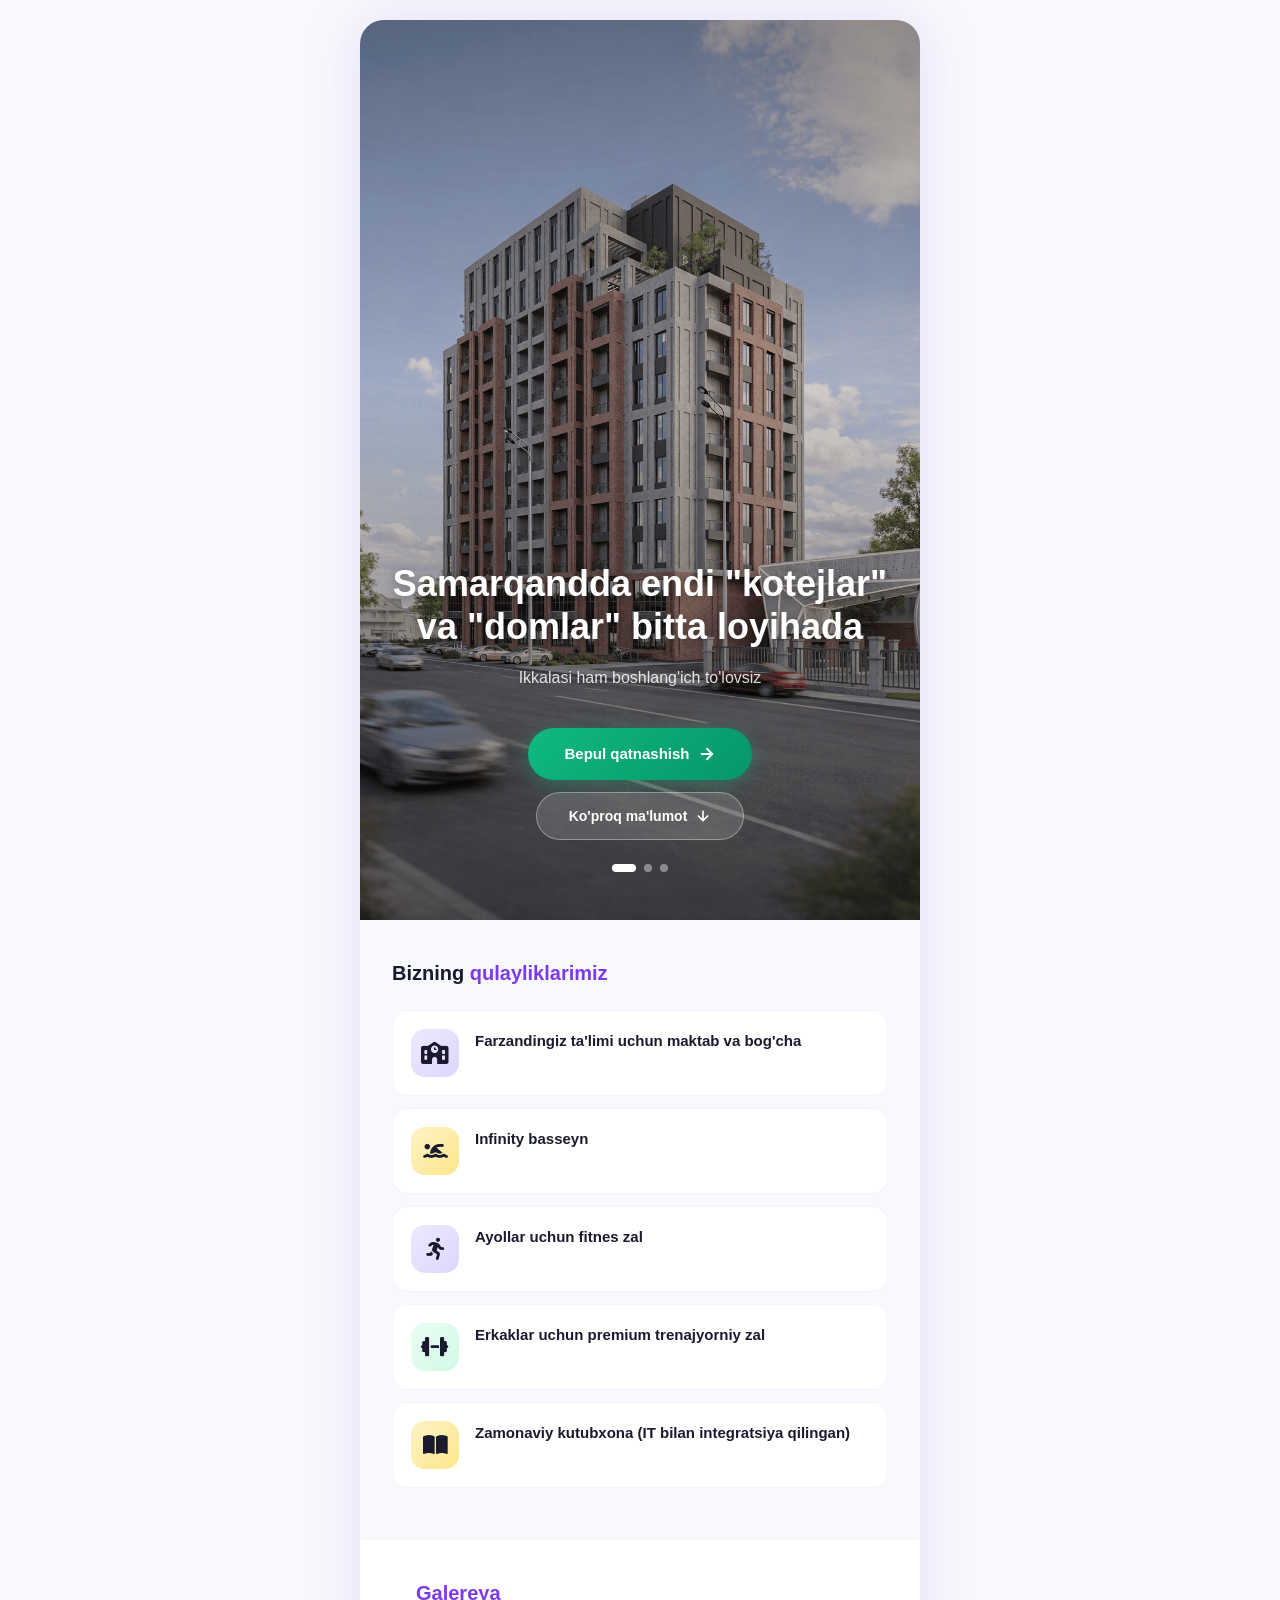
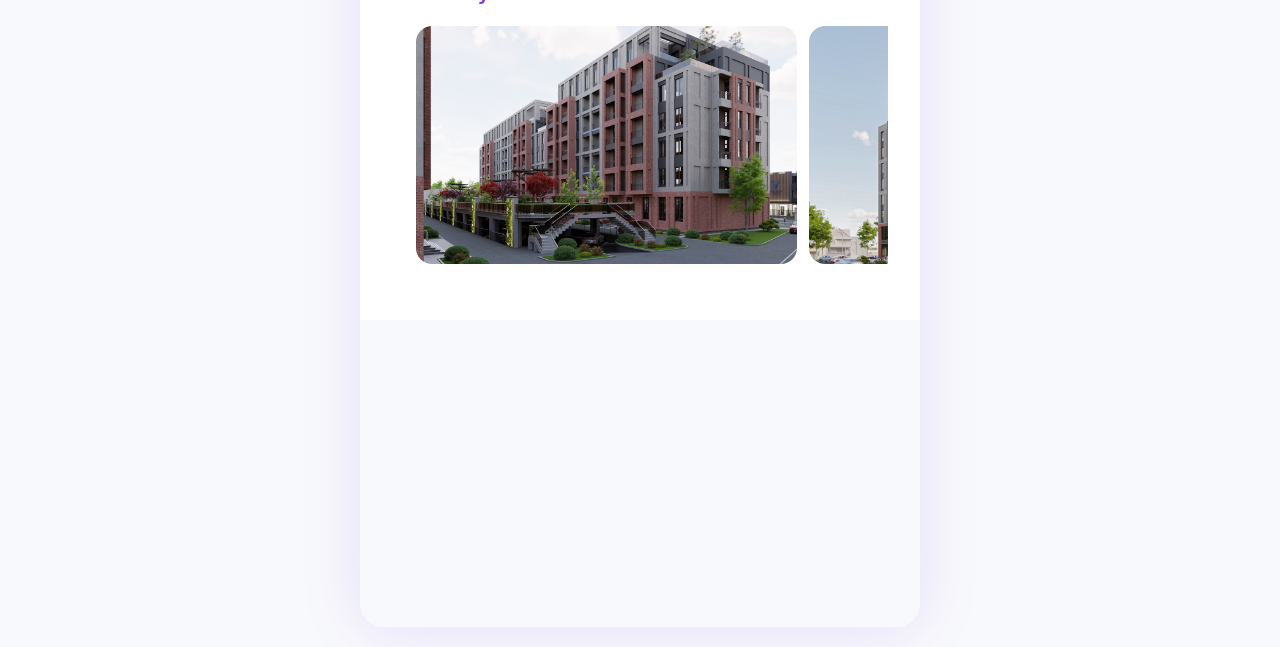
==== index.html @ ba539e28 "test telgram url added" ====
﻿<!DOCTYPE html>
<html lang="uz">
<head>
    <meta charset="UTF-8">
    <meta name="viewport" content="width=device-width, initial-scale=1.0">
    <title>Infinity — Samarqandda zamonaviy turar-joy majmuasi</title>
    <meta name="description" content="Infinity — Samarqandda katejlar va domlar bitta loyihada. Zamonaviy loyihalar, sifatli qurilish va qulay to'lov shartlari.">
    <link rel="preconnect" href="https://fonts.googleapis.com">
    <link rel="preconnect" href="https://fonts.gstatic.com" crossorigin>
    
    <link href="https://cdnjs.cloudflare.com/ajax/libs/font-awesome/6.5.1/css/all.min.css" rel="stylesheet">
    <link rel="stylesheet" href="landing_page1.css">
</head>
<body>

    <!-- Scroll Progress Indicator -->
    <div class="scroll-indicator" id="scrollIndicator"></div>

    <div class="page-frame">

        <!-- ===== HERO ===== -->
        <section class="hero" id="hero">
            <!-- Background Slideshow -->
            <div class="hero-slideshow" id="heroSlideshow">
                <div class="hero-slide active"><img src="src/bg/p1.jpg" alt="Infinity 2" loading="eager"></div>
                <div class="hero-slide"><img src="src/bg/p2.jpg" alt="Infinity 2" loading="eager"></div>
                <div class="hero-slide"><img src="src/bg/p3.jpg" alt="Infinity 2" loading="eager"></div>
            </div>
            <div class="hero-overlay"></div>

            <!-- Content -->
            <div class="hero-content">

                <h1>Samarqandda endi "kotejlar" va <span>"domlar"</span> bitta loyihada</h1>
                <p>Ikkalasi ham boshlang'ich to'lovsiz</p>
                <div class="hero-buttons">
                    <a href="https://t.me/TemirovDS" class="btn-primary" id="heroCta">
                        Bepul qatnashish
                        <svg width="18" height="18" viewBox="0 0 24 24" fill="none" stroke="currentColor" stroke-width="2.5" stroke-linecap="round" stroke-linejoin="round"><path d="M5 12h14M12 5l7 7-7 7"/></svg>
                    </a>
                    <a href="#amenities" class="btn-secondary-hero">
                        Ko'proq ma'lumot
                        <svg width="16" height="16" viewBox="0 0 24 24" fill="none" stroke="currentColor" stroke-width="2.5" stroke-linecap="round" stroke-linejoin="round"><path d="M12 5v14M5 12l7 7 7-7"/></svg>
                    </a>
                </div>
            </div>

            <!-- Slide Dots -->
            <div class="hero-dots" id="heroDots"></div>
        </section>

        <!-- ===== ABOUT =====
        <section class="about animate-on-scroll" id="about">
            <h2 class="section-title">'<span class="highlight">Infinity</span>' loyihasi haqida</h2>
            <p>'Infinity' — bu zamonaviy hayot tarzi, yuqori darajadagi qulaylik va noyob infratuzilmani o'zida mujassam etgan eksklyuziv turar-joy majmuasi. Biz har bir detaldagi mukammallikka intilamiz. Samarqand shahridagi eng zamonaviy va hashamatli turar-joy loyihasi sifatida, sizga va oilangizga eng yaxshi sharoitlarni taqdim etamiz.</p>
        </section>
         -->



        <!-- ===== AMENITIES ===== -->
        <section class="amenities" id="amenities">
            <h2 class="section-title animate-on-scroll">Bizning <span class="highlight">qulayliklarimiz</span></h2>

            <div class="amenity-card animate-on-scroll">
                <div class="amenity-icon"><i class="fa-solid fa-school"></i></div>
                <div class="amenity-info">
                    <h3>Farzandingiz ta'limi uchun maktab va bog'cha</h3>
                </div>
            </div>

            <div class="amenity-card animate-on-scroll">
                <div class="amenity-icon"><i class="fa-solid fa-person-swimming"></i></div>
                <div class="amenity-info">
                    <h3>Infinity basseyn</h3>
                </div>
            </div>

            <div class="amenity-card animate-on-scroll">
                <div class="amenity-icon"><i class="fa-solid fa-person-running"></i></div>
                <div class="amenity-info">
                    <h3>Ayollar uchun fitnes zal</h3>
                </div>
            </div>

            <div class="amenity-card animate-on-scroll">
                <div class="amenity-icon"><i class="fa-solid fa-dumbbell"></i></div>
                <div class="amenity-info">
                    <h3>Erkaklar uchun premium trenajyorniy zal</h3>
                </div>
            </div>

            <div class="amenity-card animate-on-scroll">
                <div class="amenity-icon"><i class="fa-solid fa-book-open"></i></div>
                <div class="amenity-info">
                    <h3>Zamonaviy kutubxona (IT bilan integratsiya qilingan)</h3>
                </div>
            </div>
        </section>

        <!-- ===== GALLERY ===== -->
        <section class="gallery" id="gallery">
            <h2 class="section-title animate-on-scroll"> <span class="highlight">Galereya</span></h2>
            <div class="gallery-carousel" id="galleryCarousel">
                <div class="gallery-item" onclick="openLightbox(0)">
                    <img src="src/galereya/p1.jpg" alt="Infinity 1" loading="lazy">
                </div>
                <div class="gallery-item" onclick="openLightbox(1)">
                    <img src="src/galereya/p2.jpg" alt="Infinity 2" loading="lazy">
                </div>
                <div class="gallery-item" onclick="openLightbox(2)">
                    <img src="src/galereya/p3.jpg" alt="Infinity 3" loading="lazy">
                </div>
                <div class="gallery-item" onclick="openLightbox(3)">
                    <img src="src/galereya/p4.jpg" alt="Infinity 4" loading="lazy">
                </div>
                <div class="gallery-item" onclick="openLightbox(4)">
                    <img src="src/galereya/p5.jpg" alt="Infinity 5" loading="lazy">
                </div>
                <div class="gallery-item" onclick="openLightbox(5)">
                    <img src="src/galereya/p6.jpg" alt="Infinity 6" loading="lazy">
                </div>
                <div class="gallery-item" onclick="openLightbox(6)">
                    <img src="src/galereya/p7.jpg" alt="Infinity 7" loading="lazy">
                </div>
            </div>
        </section>

        <!-- ===== CTA ===== -->
        <section class="cta-section" id="cta">
            <div class="cta-card animate-on-scroll">
                <h2>Uylar haiqda malumot olishni istaysizmi?</h2>
                <p>Pastdagi tugmani bosib telegram kanalimizga a'zo bo'ling.</p>
                <div class="cta-buttons">
                    <a href="https://t.me/TemirovDS" class="btn-cta primary" id="ctaTelegram">
                        Bepul qatnashish
                        <svg viewBox="0 0 24 24" fill="none" stroke="currentColor" stroke-width="2.5" stroke-linecap="round" stroke-linejoin="round"><path d="M5 12h14M12 5l7 7-7 7"/></svg>
                    </a></div>
            </div>
        </section>

        </div>

    <!-- ===== LIGHTBOX MODAL ===== -->
    <div class="lightbox" id="lightbox">
        <button class="lightbox-close" onclick="closeLightbox()" aria-label="Yopish">✕</button>
        <img src="" alt="Gallery image" id="lightboxImg">
    </div>

    <script src="landing_page1.js"></script>
</body>
</html>
---- landing_page1.css ----
/* ===== RESET & BASE ===== */
*, *::before, *::after {
    margin: 0;
    padding: 0;
    box-sizing: border-box;
}

html {
    scroll-behavior: smooth;
    -webkit-text-size-adjust: 100%;
}

body {
    font-family: 'Inter', -apple-system, BlinkMacSystemFont, sans-serif;
    background: #f8f9fc;
    color: #1a1a2e;
    line-height: 1.6;
    overflow-x: hidden;
}

img {
    max-width: 100%;
    height: auto;
    display: block;
}

a {
    text-decoration: none;
    color: inherit;
}

/* ===== OUTER FRAME ===== */
.page-frame {
    max-width: 480px;
    margin: 0 auto;
    background: #fff;
    min-height: 100vh;
    position: relative;
}

@media (min-width: 768px) {
    .page-frame {
        border-left-width: 5px;
        border-right-width: 5px;
        box-shadow: 0 0 60px rgba(124, 58, 237, 0.15);
    }
}

/* ===== HERO SECTION ===== */
.hero {
    position: relative;
    min-height: 100vh;
    min-height: 100dvh;
    text-align: center;
    overflow: hidden;
    display: flex;
    flex-direction: column;
    align-items: center;
    justify-content: flex-end;
    padding: 40px 24px 48px;
}

/* Background Slideshow */
.hero-slideshow {
    position: absolute;
    inset: 0;
    z-index: 0;
}

.hero-slide {
    position: absolute;
    inset: 0;
    opacity: 0;
    transition: opacity 1.2s ease-in-out;
}

.hero-slide.active {
    opacity: 1;
}

.hero-slide img {
    width: 100%;
    height: 100%;
    object-fit: cover;
}

.hero-overlay {
    position: absolute;
    inset: 0;
    background: linear-gradient(
        180deg,
        rgba(0, 0, 0, 0.35) 0%,
        rgba(0, 0, 0, 0.15) 40%,
        rgba(0, 0, 0, 0.5) 100%
    );
    z-index: 1;
}

.hero-content {
    position: relative;
    z-index: 2;
}

.hero-buttons {
    display: flex;
    flex-direction: column;
    align-items: center;
    gap: 12px;
    animation: fadeInUp 0.6s ease-out 0.3s both;
}

.btn-secondary-hero {
    display: inline-flex;
    align-items: center;
    justify-content: center;
    gap: 8px;
    background: rgba(255, 255, 255, 0.15);
    backdrop-filter: blur(8px);
    color: #fff;
    font-size: 14px;
    font-weight: 600;
    padding: 12px 32px;
    border-radius: 50px;
    border: 1.5px solid rgba(255, 255, 255, 0.35);
    cursor: pointer;
    transition: all 0.3s ease;
}

.btn-secondary-hero:hover {
    background: rgba(255, 255, 255, 0.25);
    border-color: rgba(255, 255, 255, 0.5);
    transform: translateY(-2px);
}

.hero h1 {
    font-size: 28px;
    font-weight: 900;
    line-height: 1.2;
    color: #fff;
    margin-bottom: 16px;
    animation: fadeInUp 0.6s ease-out 0.1s both;
    text-shadow: 0 2px 8px rgba(0,0,0,0.3);
}

.hero h1 span {
    color: inherit;
    text-shadow: inherit;
}

.hero p {
    font-size: 16px;
    color: rgba(255, 255, 255, 0.85);
    line-height: 1.7;
    max-width: 320px;
    margin: 0 auto 36px;
    animation: fadeInUp 0.6s ease-out 0.2s both;
    text-shadow: 0 1px 4px rgba(0,0,0,0.2);
}

/* Slide indicators */
.hero-dots {
    display: flex;
    gap: 8px;
    justify-content: center;
    margin-top: 24px;
    position: relative;
    z-index: 2;
}

.hero-dot {
    width: 8px;
    height: 8px;
    border-radius: 50%;
    background: rgba(255, 255, 255, 0.4);
    border: none;
    cursor: pointer;
    transition: all 0.3s ease;
    padding: 0;
}

.hero-dot.active {
    background: #fff;
    width: 24px;
    border-radius: 4px;
}

.btn-primary {
    display: inline-flex;
    align-items: center;
    justify-content: center;
    gap: 8px;
    background: linear-gradient(135deg, #10b981, #059669);
    color: #fff;
    font-size: 15px;
    font-weight: 700;
    padding: 14px 36px;
    border-radius: 50px;
    border: none;
    cursor: pointer;
    transition: all 0.3s ease;
    box-shadow: 0 4px 20px rgba(16, 185, 129, 0.35);
    animation: fadeInUp 0.6s ease-out 0.3s both;
    position: relative;
    z-index: 2;
}

.btn-primary:hover {
    transform: translateY(-2px);
    box-shadow: 0 8px 30px rgba(16, 185, 129, 0.45);
}

.btn-primary:active {
    transform: translateY(0);
}

/* ===== ABOUT SECTION ===== */
.about {
    padding: 40px 24px;
    background: #fff;
}

.section-title {
    font-size: 20px;
    font-weight: 800;
    color: #1a1a2e;
    margin-bottom: 12px;
    line-height: 1.3;
}

.section-title .highlight {
    color: #7c3aed;
}

.about p {
    font-size: 16px;
    color: #64748b;
    line-height: 1.8;
}

/* ===== AMENITIES SECTION ===== */
.amenities {
    padding: 40px 24px;
    background: #f8f9fc;
}

.amenities .section-title {
    margin-bottom: 24px;
}

.amenity-card {
    display: flex;
    align-items: flex-start;
    gap: 16px;
    padding: 18px;
    background: #fff;
    border-radius: 16px;
    margin-bottom: 12px;
    transition: all 0.3s ease;
    border: 1px solid rgba(124, 58, 237, 0.06);
}

.amenity-card:hover {
    transform: translateX(4px);
    box-shadow: 0 4px 16px rgba(124, 58, 237, 0.08);
    border-color: rgba(124, 58, 237, 0.15);
}

.amenity-icon {
    width: 48px;
    height: 48px;
    min-width: 48px;
    border-radius: 14px;
    display: flex;
    align-items: center;
    justify-content: center;
    font-size: 22px;
    background: linear-gradient(135deg, #ecfdf5, #d1fae5);
}

.amenity-card:nth-child(even) .amenity-icon {
    background: linear-gradient(135deg, #ede9fe, #ddd6fe);
}

.amenity-card:nth-child(3n) .amenity-icon {
    background: linear-gradient(135deg, #fef3c7, #fde68a);
}

.amenity-info h3 {
    font-size: 15px;
    font-weight: 700;
    color: #1a1a2e;
    margin-bottom: 4px;
}

.amenity-info p {
    font-size: 13px;
    color: #94a3b8;
    line-height: 1.5;
}

/* ===== GALLERY SECTION ===== */
.gallery {
    padding: 40px 0;
    background: #fff;
}

.gallery .section-title {
    margin-bottom: 20px;
    padding: 0 24px;
}

.gallery-carousel {
    display: flex;
    gap: 12px;
    overflow-x: auto;
    scroll-snap-type: x mandatory;
    -webkit-overflow-scrolling: touch;
    padding: 0 24px 16px;
    scrollbar-width: none;
    cursor: grab;
}

.gallery-carousel::-webkit-scrollbar {
    display: none;
}

.gallery-carousel.grabbing {
    cursor: grabbing;
}

.gallery-item {
    flex: 0 0 85%;
    scroll-snap-align: center;
    position: relative;
    border-radius: 16px;
    overflow: hidden;
    aspect-ratio: 16 / 10;
    cursor: pointer;
}

.gallery-item img {
    width: 100%;
    height: 100%;
    object-fit: cover;
    transition: transform 0.5s ease;
    pointer-events: none;
}

.gallery-item:hover img {
    transform: scale(1.05);
}

/* ===== CTA SECTION ===== */
.cta-section {
    padding: 40px 24px 48px;
    background: #f8f9fc;
}

.cta-card {
    background: linear-gradient(135deg, #ecfdf5 0%, #d1fae5 50%, #a7f3d0 100%);
    border-radius: 24px;
    padding: 36px 28px;
    text-align: center;
    position: relative;
    overflow: hidden;
}

.cta-card::before {
    content: '';
    position: absolute;
    top: -40px;
    right: -40px;
    width: 120px;
    height: 120px;
    background: rgba(16, 185, 129, 0.15);
    border-radius: 50%;
}

.cta-card::after {
    content: '';
    position: absolute;
    bottom: -30px;
    left: -30px;
    width: 80px;
    height: 80px;
    background: rgba(16, 185, 129, 0.1);
    border-radius: 50%;
}

.cta-card h2 {
    font-size: 22px;
    font-weight: 800;
    color: #064e3b;
    margin-bottom: 12px;
    position: relative;
    z-index: 1;
}

.cta-card p {
    font-size: 14px;
    color: #065f46;
    line-height: 1.7;
    margin-bottom: 24px;
    position: relative;
    z-index: 1;
}

.cta-buttons {
    display: flex;
    flex-direction: column;
    gap: 12px;
    position: relative;
    z-index: 1;
}

.btn-cta {
    display: flex;
    align-items: center;
    justify-content: center;
    gap: 10px;
    padding: 14px 24px;
    border-radius: 14px;
    font-size: 15px;
    font-weight: 700;
    cursor: pointer;
    transition: all 0.3s ease;
    border: none;
}

.btn-cta.primary {
    background: linear-gradient(135deg, #10b981, #059669);
    color: #fff;
    box-shadow: 0 4px 16px rgba(16, 185, 129, 0.3);
}

.btn-cta.primary:hover {
    transform: translateY(-2px);
    box-shadow: 0 8px 24px rgba(16, 185, 129, 0.4);
}

.btn-cta.secondary {
    background: #fff;
    color: #064e3b;
    border: 2px solid rgba(16, 185, 129, 0.2);
}

.btn-cta.secondary:hover {
    border-color: #10b981;
    background: rgba(255, 255, 255, 0.8);
}

.btn-cta svg {
    width: 20px;
    height: 20px;
    flex-shrink: 0;
}

/* ===== FOOTER ===== */
.footer {
    padding: 24px;
    text-align: center;
    background: #1a1a2e;
    color: #94a3b8;
    font-size: 12px;
}

.footer .logo-text {
    font-size: 18px;
    font-weight: 800;
    background: linear-gradient(135deg, #7c3aed, #818cf8);
    -webkit-background-clip: text;
    -webkit-text-fill-color: transparent;
    background-clip: text;
    margin-bottom: 8px;
}

/* ===== LIGHTBOX ===== */
.lightbox {
    display: none;
    position: fixed;
    inset: 0;
    background: rgba(0, 0, 0, 0.92);
    z-index: 1000;
    align-items: center;
    justify-content: center;
    padding: 20px;
    animation: fadeIn 0.3s ease;
}

.lightbox.active {
    display: flex;
}

.lightbox img {
    max-width: 100%;
    max-height: 90vh;
    border-radius: 12px;
    object-fit: contain;
}

.lightbox-close {
    position: absolute;
    top: 16px;
    right: 16px;
    width: 40px;
    height: 40px;
    background: rgba(255, 255, 255, 0.15);
    border: none;
    border-radius: 50%;
    color: #fff;
    font-size: 20px;
    cursor: pointer;
    display: flex;
    align-items: center;
    justify-content: center;
    backdrop-filter: blur(8px);
    transition: background 0.3s ease;
}

.lightbox-close:hover {
    background: rgba(255, 255, 255, 0.25);
}

.lightbox-nav {
    position: absolute;
    top: 50%;
    transform: translateY(-50%);
    width: 44px;
    height: 44px;
    background: rgba(255, 255, 255, 0.15);
    border: none;
    border-radius: 50%;
    color: #fff;
    font-size: 18px;
    cursor: pointer;
    display: flex;
    align-items: center;
    justify-content: center;
    backdrop-filter: blur(8px);
    transition: background 0.3s ease;
}

.lightbox-nav:hover {
    background: rgba(255, 255, 255, 0.25);
}

.lightbox-prev { left: 12px; }
.lightbox-next { right: 12px; }

/* ===== ANIMATIONS ===== */
@keyframes fadeIn {
    from { opacity: 0; }
    to { opacity: 1; }
}

@keyframes fadeInUp {
    from { opacity: 0; transform: translateY(20px); }
    to { opacity: 1; transform: translateY(0); }
}

@keyframes fadeInDown {
    from { opacity: 0; transform: translateY(-15px); }
    to { opacity: 1; transform: translateY(0); }
}

.animate-on-scroll {
    opacity: 0;
    transform: translateY(30px);
    transition: all 0.6s cubic-bezier(0.16, 1, 0.3, 1);
}

.animate-on-scroll.visible {
    opacity: 1;
    transform: translateY(0);
}

/* ===== RESPONSIVE ===== */
@media (min-width: 480px) {
    .hero h1 {
        font-size: 32px;
    }

    .hero-image {
        height: 280px;
    }
}

@media (min-width: 768px) {
    .page-frame {
        max-width: 520px;
        margin-top: 20px;
        margin-bottom: 20px;
        border-radius: 24px;
        overflow: hidden;
    }

    .hero {
        padding: 56px 32px 48px;
    }

    .hero h1 {
        font-size: 36px;
    }

    .hero-image {
        height: 320px;
        width: calc(100% + 64px);
        margin: 0 -32px;
    }

    .about, .amenities, .gallery, .cta-section {
        padding-left: 32px;
        padding-right: 32px;
    }
}

@media (min-width: 1024px) {
    .page-frame {
        max-width: 560px;
    }
}

/* ===== SCROLL INDICATOR ===== */
.scroll-indicator {
    position: fixed;
    top: 0;
    left: 0;
    right: 0;
    height: 3px;
    background: linear-gradient(90deg, #7c3aed, #10b981);
    transform-origin: left;
    transform: scaleX(0);
    z-index: 999;
    transition: transform 0.1s linear;
}
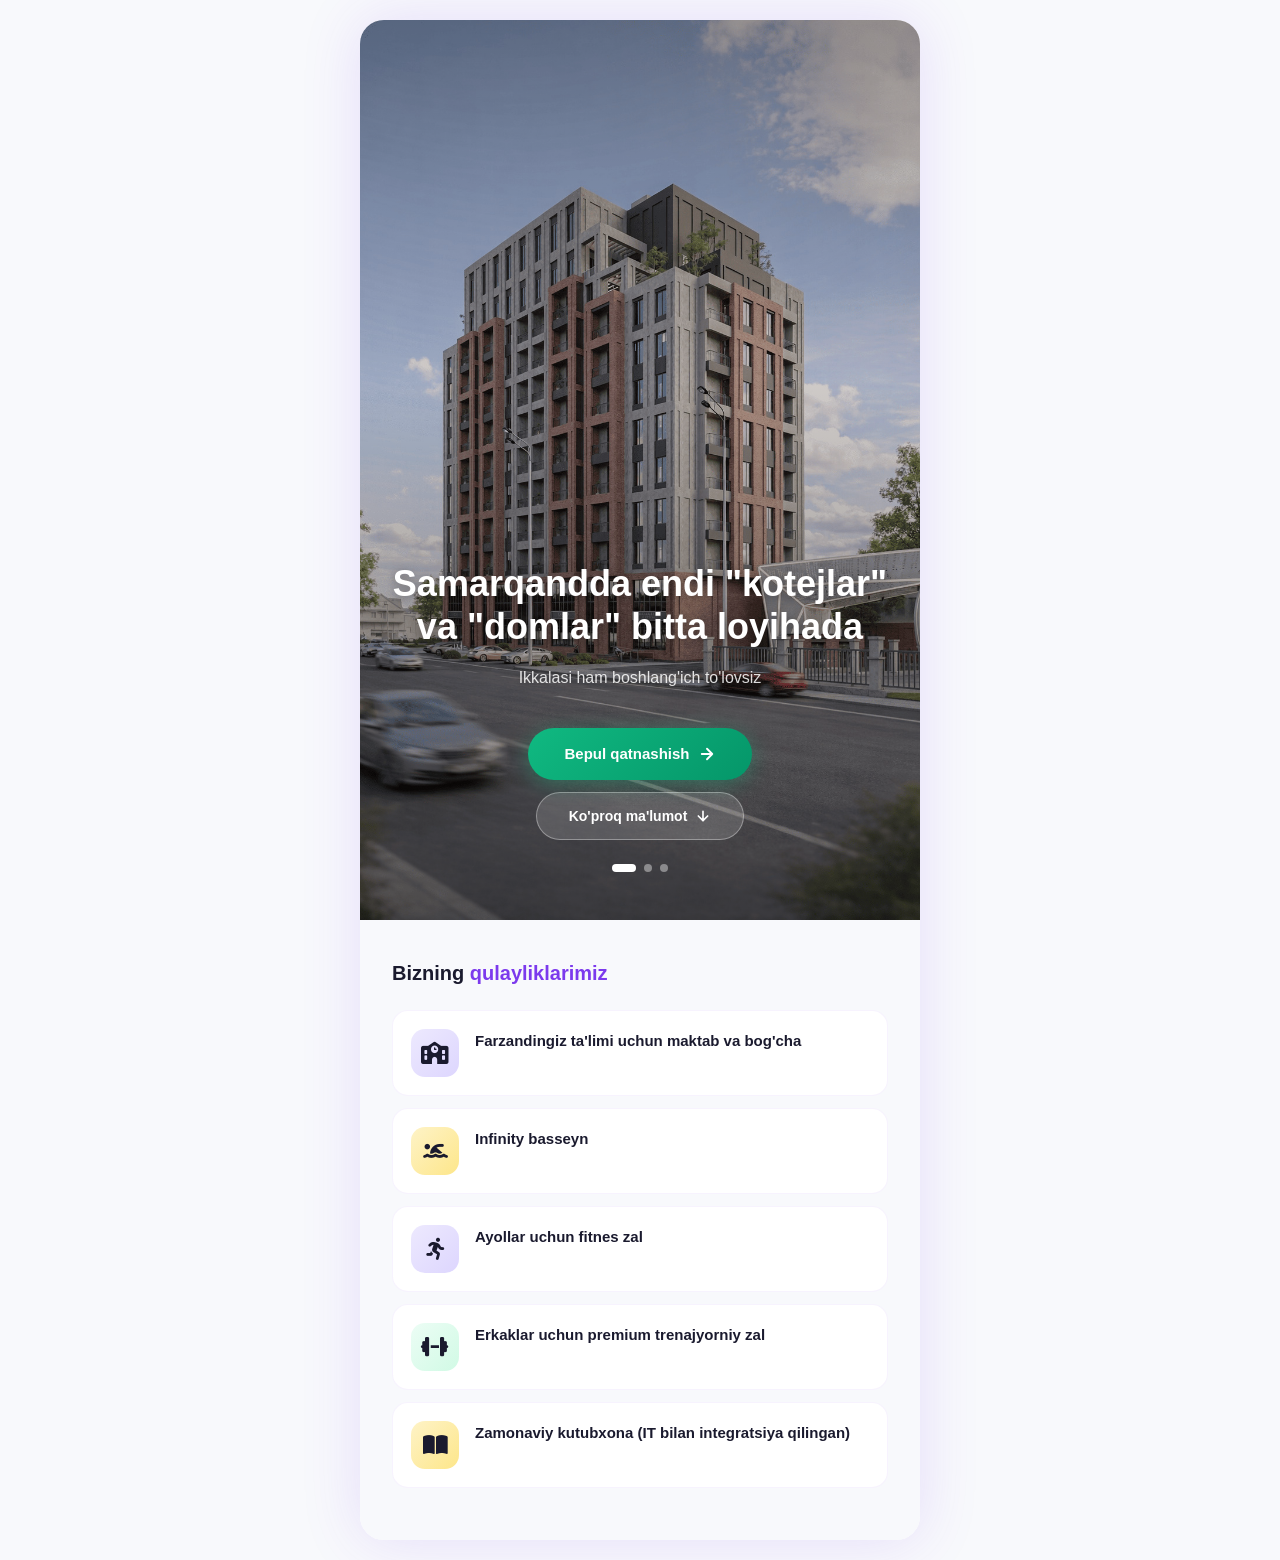
==== commit 01303c16: "gallery and cta sections" ====
--- a/index.html
+++ b/index.html
@@ -98,54 +98,7 @@
             </div>
         </section>
 
-        <!-- ===== GALLERY ===== -->
-        <section class="gallery" id="gallery">
-            <h2 class="section-title animate-on-scroll"> <span class="highlight">Galereya</span></h2>
-            <div class="gallery-carousel" id="galleryCarousel">
-                <div class="gallery-item" onclick="openLightbox(0)">
-                    <img src="src/galereya/p1.jpg" alt="Infinity 1" loading="lazy">
-                </div>
-                <div class="gallery-item" onclick="openLightbox(1)">
-                    <img src="src/galereya/p2.jpg" alt="Infinity 2" loading="lazy">
-                </div>
-                <div class="gallery-item" onclick="openLightbox(2)">
-                    <img src="src/galereya/p3.jpg" alt="Infinity 3" loading="lazy">
-                </div>
-                <div class="gallery-item" onclick="openLightbox(3)">
-                    <img src="src/galereya/p4.jpg" alt="Infinity 4" loading="lazy">
-                </div>
-                <div class="gallery-item" onclick="openLightbox(4)">
-                    <img src="src/galereya/p5.jpg" alt="Infinity 5" loading="lazy">
-                </div>
-                <div class="gallery-item" onclick="openLightbox(5)">
-                    <img src="src/galereya/p6.jpg" alt="Infinity 6" loading="lazy">
-                </div>
-                <div class="gallery-item" onclick="openLightbox(6)">
-                    <img src="src/galereya/p7.jpg" alt="Infinity 7" loading="lazy">
-                </div>
-            </div>
-        </section>
-
-        <!-- ===== CTA ===== -->
-        <section class="cta-section" id="cta">
-            <div class="cta-card animate-on-scroll">
-                <h2>Uylar haiqda malumot olishni istaysizmi?</h2>
-                <p>Pastdagi tugmani bosib telegram kanalimizga a'zo bo'ling.</p>
-                <div class="cta-buttons">
-                    <a href="https://t.me/TemirovDS" class="btn-cta primary" id="ctaTelegram">
-                        Bepul qatnashish
-                        <svg viewBox="0 0 24 24" fill="none" stroke="currentColor" stroke-width="2.5" stroke-linecap="round" stroke-linejoin="round"><path d="M5 12h14M12 5l7 7-7 7"/></svg>
-                    </a></div>
-            </div>
-        </section>
-
         </div>
-
-    <!-- ===== LIGHTBOX MODAL ===== -->
-    <div class="lightbox" id="lightbox">
-        <button class="lightbox-close" onclick="closeLightbox()" aria-label="Yopish">✕</button>
-        <img src="" alt="Gallery image" id="lightboxImg">
-    </div>
 
     <script src="landing_page1.js"></script>
 </body>
--- a/landing_page1.css
+++ b/landing_page1.css
@@ -298,163 +298,6 @@
     line-height: 1.5;
 }
 
-/* ===== GALLERY SECTION ===== */
-.gallery {
-    padding: 40px 0;
-    background: #fff;
-}
-
-.gallery .section-title {
-    margin-bottom: 20px;
-    padding: 0 24px;
-}
-
-.gallery-carousel {
-    display: flex;
-    gap: 12px;
-    overflow-x: auto;
-    scroll-snap-type: x mandatory;
-    -webkit-overflow-scrolling: touch;
-    padding: 0 24px 16px;
-    scrollbar-width: none;
-    cursor: grab;
-}
-
-.gallery-carousel::-webkit-scrollbar {
-    display: none;
-}
-
-.gallery-carousel.grabbing {
-    cursor: grabbing;
-}
-
-.gallery-item {
-    flex: 0 0 85%;
-    scroll-snap-align: center;
-    position: relative;
-    border-radius: 16px;
-    overflow: hidden;
-    aspect-ratio: 16 / 10;
-    cursor: pointer;
-}
-
-.gallery-item img {
-    width: 100%;
-    height: 100%;
-    object-fit: cover;
-    transition: transform 0.5s ease;
-    pointer-events: none;
-}
-
-.gallery-item:hover img {
-    transform: scale(1.05);
-}
-
-/* ===== CTA SECTION ===== */
-.cta-section {
-    padding: 40px 24px 48px;
-    background: #f8f9fc;
-}
-
-.cta-card {
-    background: linear-gradient(135deg, #ecfdf5 0%, #d1fae5 50%, #a7f3d0 100%);
-    border-radius: 24px;
-    padding: 36px 28px;
-    text-align: center;
-    position: relative;
-    overflow: hidden;
-}
-
-.cta-card::before {
-    content: '';
-    position: absolute;
-    top: -40px;
-    right: -40px;
-    width: 120px;
-    height: 120px;
-    background: rgba(16, 185, 129, 0.15);
-    border-radius: 50%;
-}
-
-.cta-card::after {
-    content: '';
-    position: absolute;
-    bottom: -30px;
-    left: -30px;
-    width: 80px;
-    height: 80px;
-    background: rgba(16, 185, 129, 0.1);
-    border-radius: 50%;
-}
-
-.cta-card h2 {
-    font-size: 22px;
-    font-weight: 800;
-    color: #064e3b;
-    margin-bottom: 12px;
-    position: relative;
-    z-index: 1;
-}
-
-.cta-card p {
-    font-size: 14px;
-    color: #065f46;
-    line-height: 1.7;
-    margin-bottom: 24px;
-    position: relative;
-    z-index: 1;
-}
-
-.cta-buttons {
-    display: flex;
-    flex-direction: column;
-    gap: 12px;
-    position: relative;
-    z-index: 1;
-}
-
-.btn-cta {
-    display: flex;
-    align-items: center;
-    justify-content: center;
-    gap: 10px;
-    padding: 14px 24px;
-    border-radius: 14px;
-    font-size: 15px;
-    font-weight: 700;
-    cursor: pointer;
-    transition: all 0.3s ease;
-    border: none;
-}
-
-.btn-cta.primary {
-    background: linear-gradient(135deg, #10b981, #059669);
-    color: #fff;
-    box-shadow: 0 4px 16px rgba(16, 185, 129, 0.3);
-}
-
-.btn-cta.primary:hover {
-    transform: translateY(-2px);
-    box-shadow: 0 8px 24px rgba(16, 185, 129, 0.4);
-}
-
-.btn-cta.secondary {
-    background: #fff;
-    color: #064e3b;
-    border: 2px solid rgba(16, 185, 129, 0.2);
-}
-
-.btn-cta.secondary:hover {
-    border-color: #10b981;
-    background: rgba(255, 255, 255, 0.8);
-}
-
-.btn-cta svg {
-    width: 20px;
-    height: 20px;
-    flex-shrink: 0;
-}
-
 /* ===== FOOTER ===== */
 .footer {
     padding: 24px;
@@ -474,85 +317,7 @@
     margin-bottom: 8px;
 }
 
-/* ===== LIGHTBOX ===== */
-.lightbox {
-    display: none;
-    position: fixed;
-    inset: 0;
-    background: rgba(0, 0, 0, 0.92);
-    z-index: 1000;
-    align-items: center;
-    justify-content: center;
-    padding: 20px;
-    animation: fadeIn 0.3s ease;
-}
-
-.lightbox.active {
-    display: flex;
-}
-
-.lightbox img {
-    max-width: 100%;
-    max-height: 90vh;
-    border-radius: 12px;
-    object-fit: contain;
-}
-
-.lightbox-close {
-    position: absolute;
-    top: 16px;
-    right: 16px;
-    width: 40px;
-    height: 40px;
-    background: rgba(255, 255, 255, 0.15);
-    border: none;
-    border-radius: 50%;
-    color: #fff;
-    font-size: 20px;
-    cursor: pointer;
-    display: flex;
-    align-items: center;
-    justify-content: center;
-    backdrop-filter: blur(8px);
-    transition: background 0.3s ease;
-}
-
-.lightbox-close:hover {
-    background: rgba(255, 255, 255, 0.25);
-}
-
-.lightbox-nav {
-    position: absolute;
-    top: 50%;
-    transform: translateY(-50%);
-    width: 44px;
-    height: 44px;
-    background: rgba(255, 255, 255, 0.15);
-    border: none;
-    border-radius: 50%;
-    color: #fff;
-    font-size: 18px;
-    cursor: pointer;
-    display: flex;
-    align-items: center;
-    justify-content: center;
-    backdrop-filter: blur(8px);
-    transition: background 0.3s ease;
-}
-
-.lightbox-nav:hover {
-    background: rgba(255, 255, 255, 0.25);
-}
-
-.lightbox-prev { left: 12px; }
-.lightbox-next { right: 12px; }
-
 /* ===== ANIMATIONS ===== */
-@keyframes fadeIn {
-    from { opacity: 0; }
-    to { opacity: 1; }
-}
-
 @keyframes fadeInUp {
     from { opacity: 0; transform: translateY(20px); }
     to { opacity: 1; transform: translateY(0); }
@@ -608,7 +373,7 @@
         margin: 0 -32px;
     }
 
-    .about, .amenities, .gallery, .cta-section {
+    .about, .amenities {
         padding-left: 32px;
         padding-right: 32px;
     }
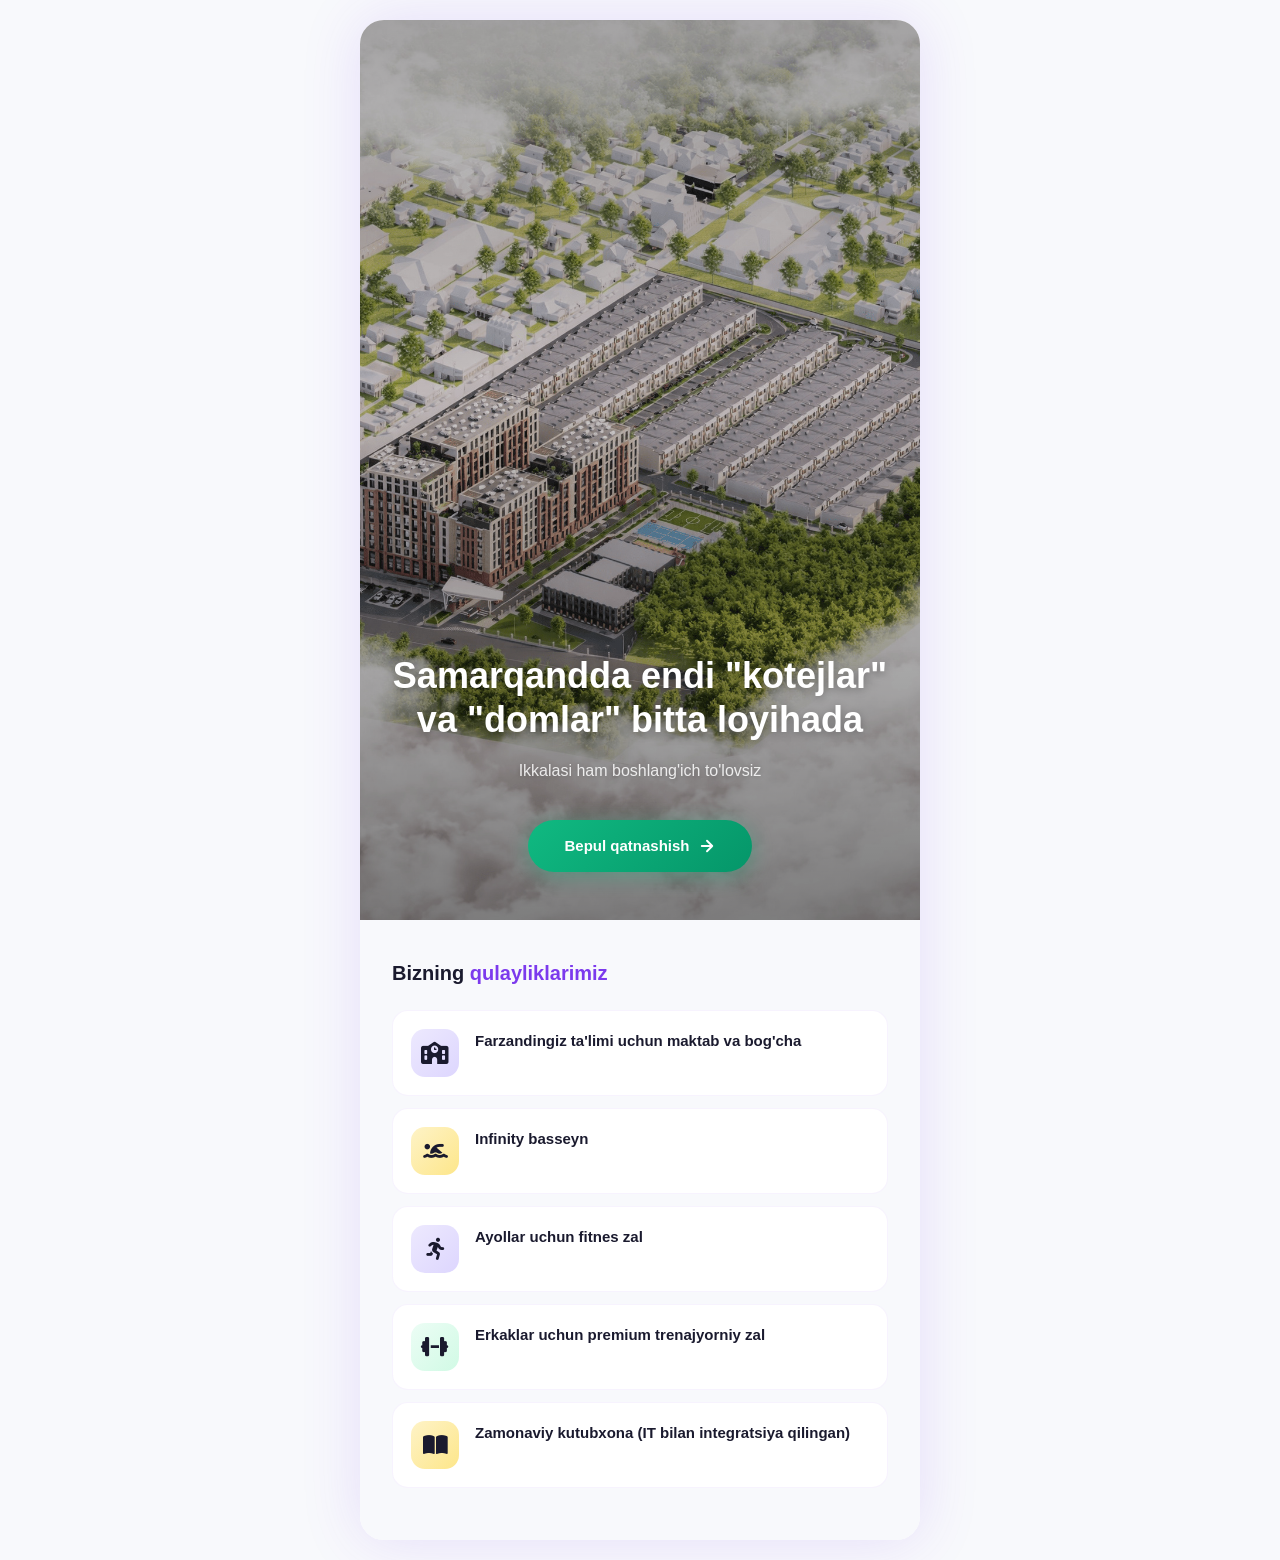
==== commit 41c7d79e: "here section image anmation added" ====
--- a/index.html
+++ b/index.html
@@ -20,11 +20,9 @@
 
         <!-- ===== HERO ===== -->
         <section class="hero" id="hero">
-            <!-- Background Slideshow -->
+            <!-- Background Image -->
             <div class="hero-slideshow" id="heroSlideshow">
-                <div class="hero-slide active"><img src="src/bg/p1.jpg" alt="Infinity 2" loading="eager"></div>
-                <div class="hero-slide"><img src="src/bg/p2.jpg" alt="Infinity 2" loading="eager"></div>
-                <div class="hero-slide"><img src="src/bg/p3.jpg" alt="Infinity 2" loading="eager"></div>
+                <div class="hero-slide active"><img src="src/bg/p3.jpg" alt="Infinity 3" loading="eager"></div>
             </div>
             <div class="hero-overlay"></div>
 
@@ -34,19 +32,12 @@
                 <h1>Samarqandda endi "kotejlar" va <span>"domlar"</span> bitta loyihada</h1>
                 <p>Ikkalasi ham boshlang'ich to'lovsiz</p>
                 <div class="hero-buttons">
-                    <a href="https://t.me/TemirovDS" class="btn-primary" id="heroCta">
+                    <a href="https://t.me/+phkmgkfccmM4MTM6" class="btn-primary" id="heroCta">
                         Bepul qatnashish
                         <svg width="18" height="18" viewBox="0 0 24 24" fill="none" stroke="currentColor" stroke-width="2.5" stroke-linecap="round" stroke-linejoin="round"><path d="M5 12h14M12 5l7 7-7 7"/></svg>
                     </a>
-                    <a href="#amenities" class="btn-secondary-hero">
-                        Ko'proq ma'lumot
-                        <svg width="16" height="16" viewBox="0 0 24 24" fill="none" stroke="currentColor" stroke-width="2.5" stroke-linecap="round" stroke-linejoin="round"><path d="M12 5v14M5 12l7 7 7-7"/></svg>
-                    </a>
                 </div>
             </div>
-
-            <!-- Slide Dots -->
-            <div class="hero-dots" id="heroDots"></div>
         </section>
 
         <!-- ===== ABOUT =====
--- a/landing_page1.css
+++ b/landing_page1.css
@@ -109,29 +109,6 @@
     animation: fadeInUp 0.6s ease-out 0.3s both;
 }
 
-.btn-secondary-hero {
-    display: inline-flex;
-    align-items: center;
-    justify-content: center;
-    gap: 8px;
-    background: rgba(255, 255, 255, 0.15);
-    backdrop-filter: blur(8px);
-    color: #fff;
-    font-size: 14px;
-    font-weight: 600;
-    padding: 12px 32px;
-    border-radius: 50px;
-    border: 1.5px solid rgba(255, 255, 255, 0.35);
-    cursor: pointer;
-    transition: all 0.3s ease;
-}
-
-.btn-secondary-hero:hover {
-    background: rgba(255, 255, 255, 0.25);
-    border-color: rgba(255, 255, 255, 0.5);
-    transform: translateY(-2px);
-}
-
 .hero h1 {
     font-size: 28px;
     font-weight: 900;
@@ -155,33 +132,6 @@
     margin: 0 auto 36px;
     animation: fadeInUp 0.6s ease-out 0.2s both;
     text-shadow: 0 1px 4px rgba(0,0,0,0.2);
-}
-
-/* Slide indicators */
-.hero-dots {
-    display: flex;
-    gap: 8px;
-    justify-content: center;
-    margin-top: 24px;
-    position: relative;
-    z-index: 2;
-}
-
-.hero-dot {
-    width: 8px;
-    height: 8px;
-    border-radius: 50%;
-    background: rgba(255, 255, 255, 0.4);
-    border: none;
-    cursor: pointer;
-    transition: all 0.3s ease;
-    padding: 0;
-}
-
-.hero-dot.active {
-    background: #fff;
-    width: 24px;
-    border-radius: 4px;
 }
 
 .btn-primary {
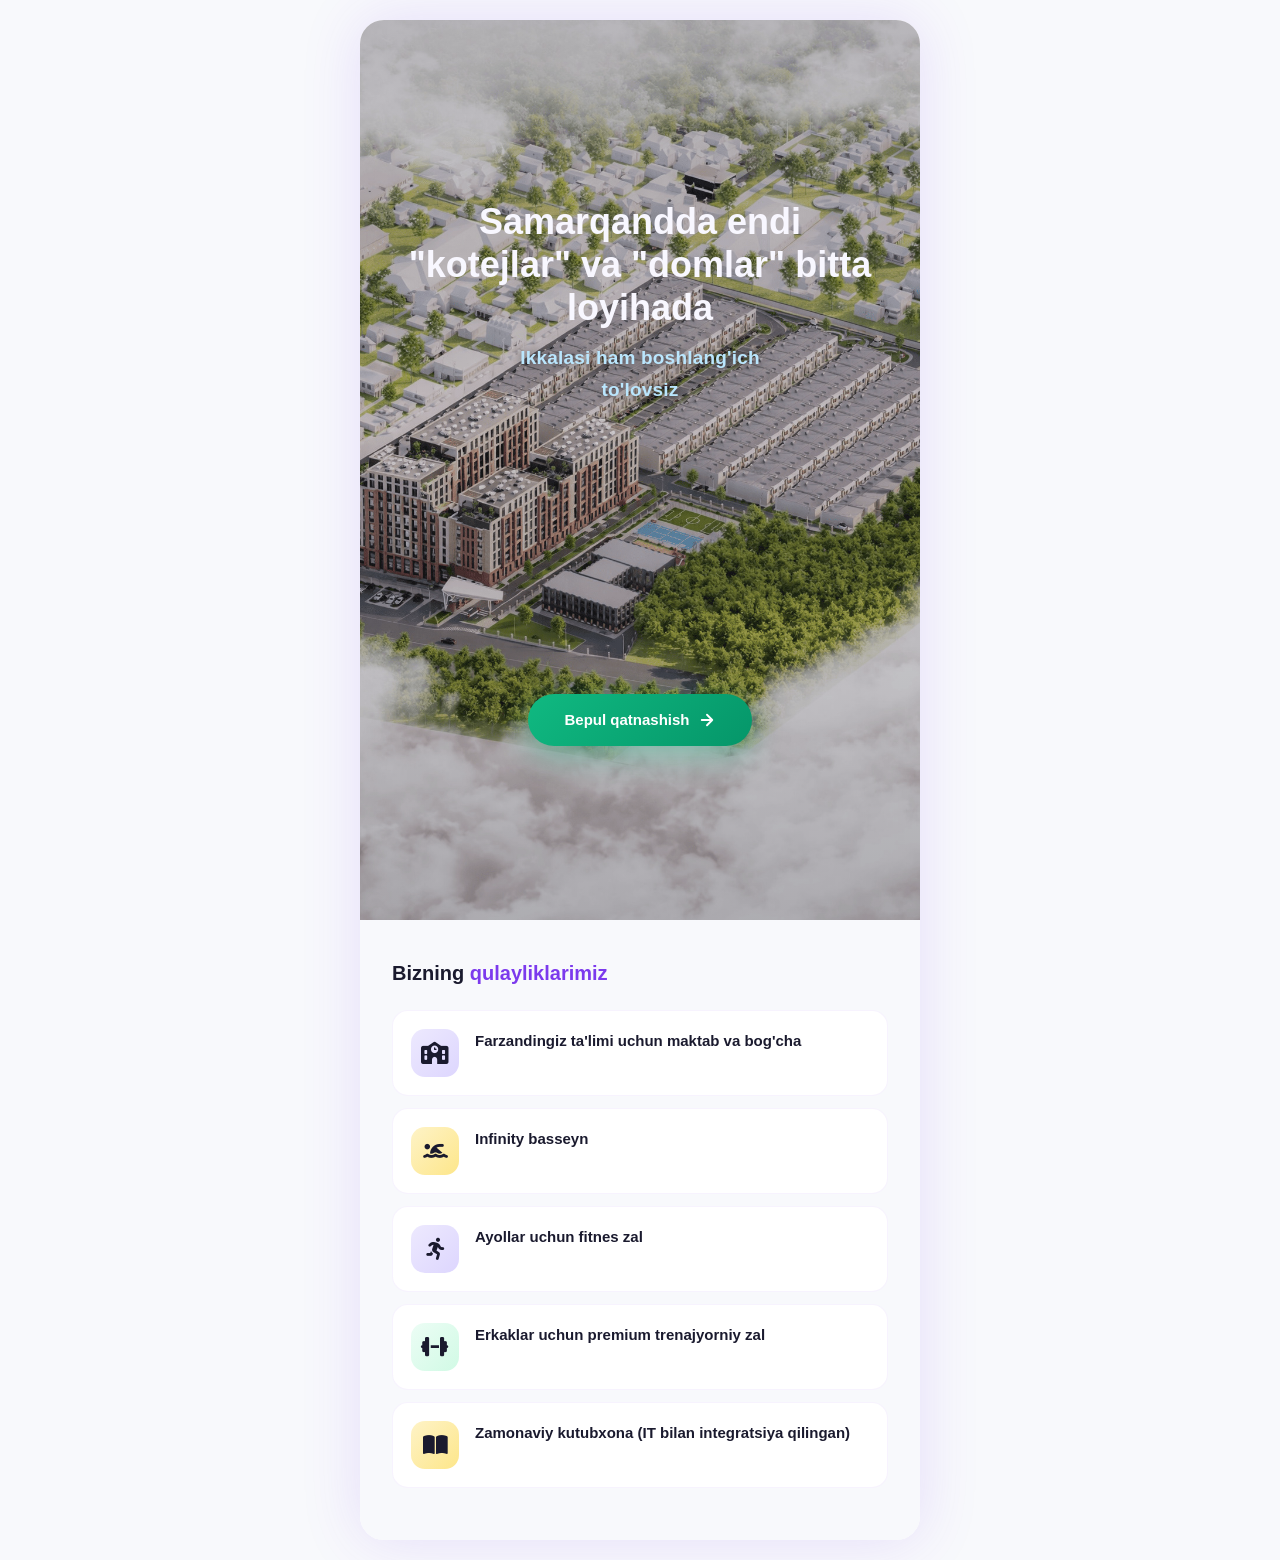
==== commit 3acbc8ed: "urls set" ====
--- a/index.html
+++ b/index.html
@@ -93,4 +93,4 @@
 
     <script src="landing_page1.js"></script>
 </body>
-</html>
+</html>
--- a/landing_page1.css
+++ b/landing_page1.css
@@ -56,8 +56,8 @@
     display: flex;
     flex-direction: column;
     align-items: center;
-    justify-content: flex-end;
-    padding: 40px 24px 48px;
+    justify-content: flex-start;
+    padding: 22vh 24px 96px;
 }
 
 /* Background Slideshow */
@@ -82,23 +82,23 @@
     width: 100%;
     height: 100%;
     object-fit: cover;
+    transform: scale(1);
+    animation: heroBgIntro 4.5s ease-in-out 1;
 }
 
 .hero-overlay {
     position: absolute;
     inset: 0;
-    background: linear-gradient(
-        180deg,
-        rgba(0, 0, 0, 0.35) 0%,
-        rgba(0, 0, 0, 0.15) 40%,
-        rgba(0, 0, 0, 0.5) 100%
-    );
+    background: linear-gradient(180deg, rgba(8, 7, 20, 0.28) 0%, rgba(8, 7, 20, 0.16) 45%, rgba(8, 7, 20, 0.32) 100%);
     z-index: 1;
 }
 
 .hero-content {
     position: relative;
     z-index: 2;
+    margin-bottom: 0;
+    text-align: center;
+    padding: 0 8px;
 }
 
 .hero-buttons {
@@ -106,17 +106,18 @@
     flex-direction: column;
     align-items: center;
     gap: 12px;
-    animation: fadeInUp 0.6s ease-out 0.3s both;
+    margin-top: 30vh; /* drop CTA further down the viewport */
+    animation: heroFadeUp 0.5s ease-out 0.35s both;
 }
 
 .hero h1 {
     font-size: 28px;
     font-weight: 900;
     line-height: 1.2;
-    color: #fff;
-    margin-bottom: 16px;
-    animation: fadeInUp 0.6s ease-out 0.1s both;
-    text-shadow: 0 2px 8px rgba(0,0,0,0.3);
+    color: #f8f7ff;
+    margin-top: 0;
+    margin-bottom: 12px;
+    animation: heroFadeUp 0.45s ease-out 0.1s both;
 }
 
 .hero h1 span {
@@ -124,14 +125,26 @@
     text-shadow: inherit;
 }
 
+/* ===== HERO PARAGRAPH (subtitle) ===== */
 .hero p {
-    font-size: 16px;
-    color: rgba(255, 255, 255, 0.85);
+    font-size: 19px;
+    font-weight: 900;
     line-height: 1.7;
-    max-width: 320px;
-    margin: 0 auto 36px;
-    animation: fadeInUp 0.6s ease-out 0.2s both;
-    text-shadow: 0 1px 4px rgba(0,0,0,0.2);
+    max-width: 250px;
+    margin: 0 auto 30px;
+    animation: heroFadeUp 0.5s ease-out 0.22s both;
+
+    /* Soft sky blue — crisp on any background */
+    color: #bae6fd;
+    -webkit-text-fill-color: #bae6fd;
+    background: none;
+    -webkit-background-clip: unset;
+    background-clip: unset;
+
+    text-shadow:
+        0 1px 12px rgba(0, 0, 0, 0.55),
+        0 0 32px rgba(0, 0, 0, 0.25);
+    letter-spacing: 0.01em;
 }
 
 .btn-primary {
@@ -148,19 +161,35 @@
     border: none;
     cursor: pointer;
     transition: all 0.3s ease;
-    box-shadow: 0 4px 20px rgba(16, 185, 129, 0.35);
+    box-shadow: 0 10px 30px rgba(16, 185, 129, 0.35), 0 0 0 rgba(16, 185, 129, 0.0);
     animation: fadeInUp 0.6s ease-out 0.3s both;
     position: relative;
     z-index: 2;
+    overflow: hidden;
 }
 
 .btn-primary:hover {
-    transform: translateY(-2px);
-    box-shadow: 0 8px 30px rgba(16, 185, 129, 0.45);
+    transform: translateY(-2px) scale(1.01);
+    box-shadow: 0 14px 38px rgba(16, 185, 129, 0.5), 0 0 0 rgba(16, 185, 129, 0.3);
 }
 
 .btn-primary:active {
     transform: translateY(0);
+}
+
+.btn-primary::after {
+    content: "";
+    position: absolute;
+    inset: -2px;
+    background: radial-gradient(circle at 20% 20%, rgba(255,255,255,0.25), transparent 35%),
+                radial-gradient(circle at 80% 0%, rgba(255,255,255,0.15), transparent 40%);
+    opacity: 0;
+    transition: opacity 0.35s ease;
+    z-index: -1;
+}
+
+.btn-primary:hover::after {
+    opacity: 1;
 }
 
 /* ===== ABOUT SECTION ===== */
@@ -273,9 +302,20 @@
     to { opacity: 1; transform: translateY(0); }
 }
 
+@keyframes heroFadeUp {
+    from { opacity: 0; transform: translateY(10px); }
+    to { opacity: 1; transform: translateY(0); }
+}
+
 @keyframes fadeInDown {
     from { opacity: 0; transform: translateY(-15px); }
     to { opacity: 1; transform: translateY(0); }
+}
+
+@keyframes heroBgIntro {
+    0% { transform: scale(1); }
+    50% { transform: scale(1.04); }
+    100% { transform: scale(1); }
 }
 
 .animate-on-scroll {
@@ -310,11 +350,19 @@
     }
 
     .hero {
-        padding: 56px 32px 48px;
+        padding: 20vh 32px 120px;
+    }
+
+    .hero-content {
+        margin-bottom: 0;
     }
 
     .hero h1 {
         font-size: 36px;
+    }
+
+    .hero-buttons {
+        margin-top: 32vh;
     }
 
     .hero-image {
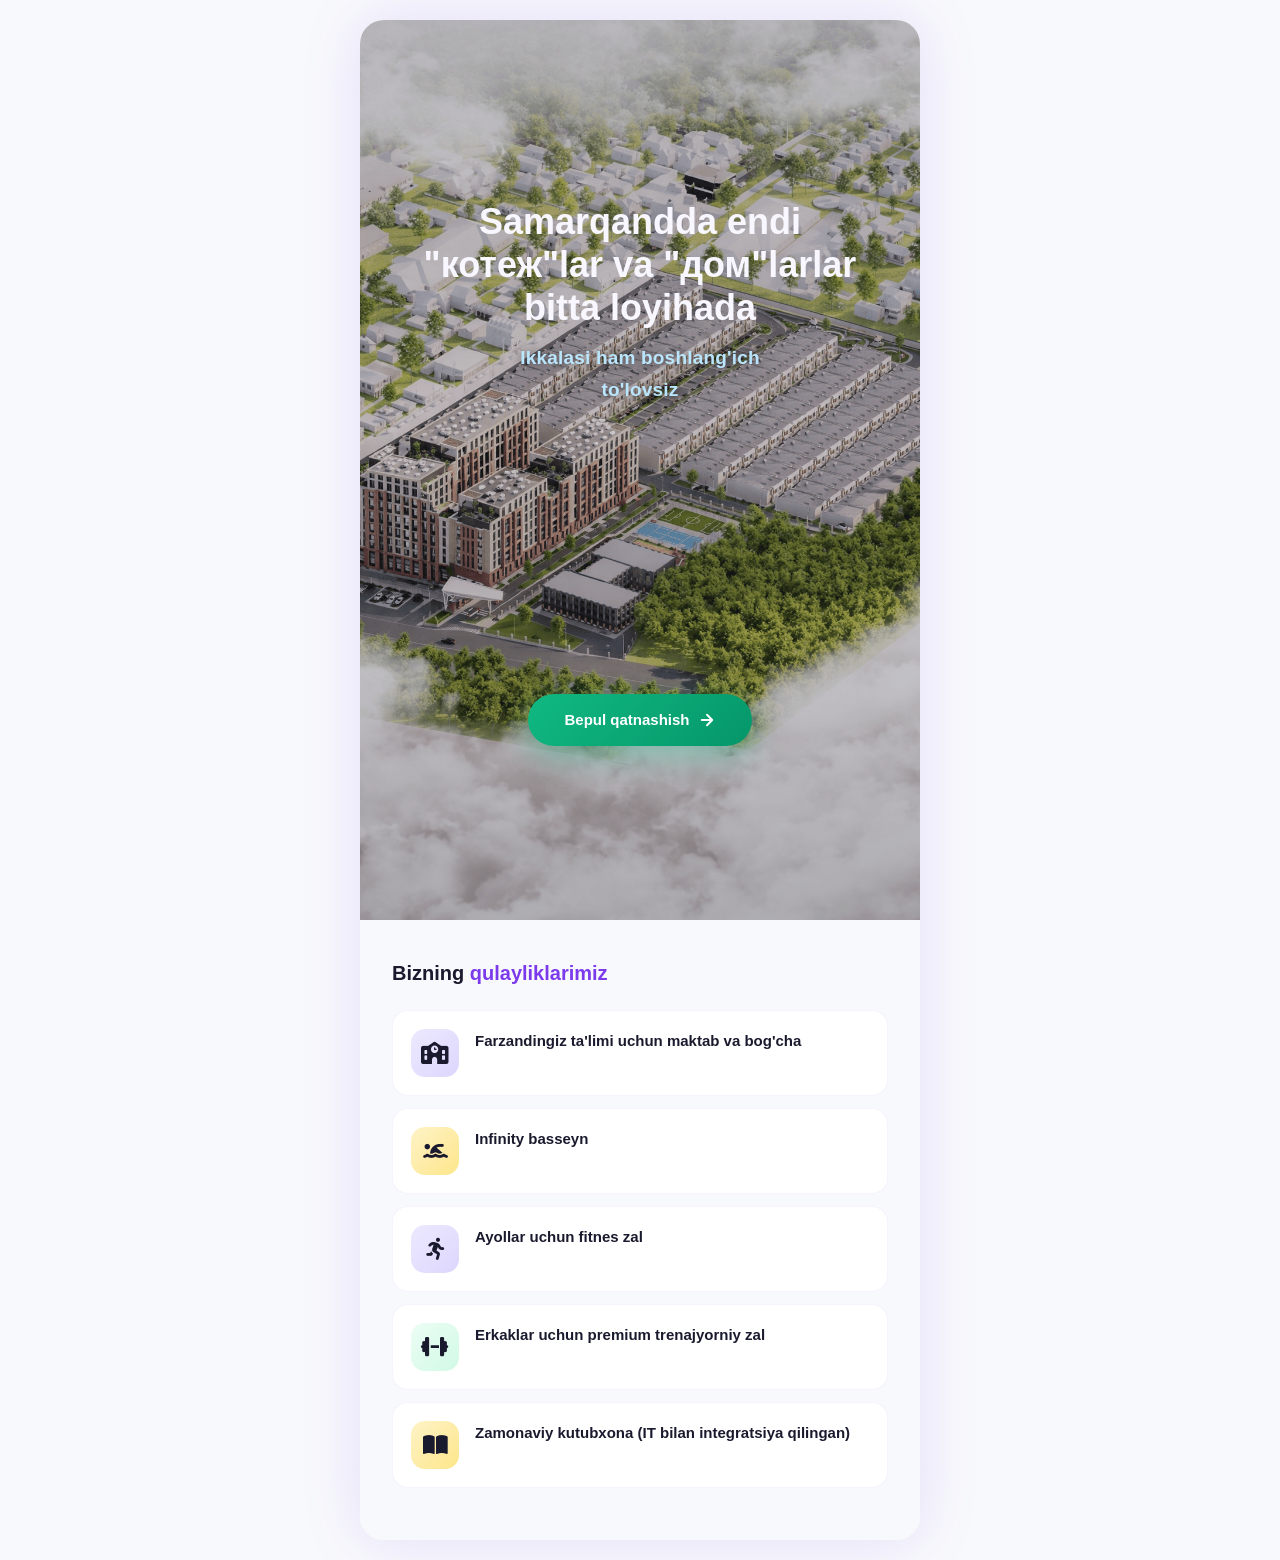
==== commit ff18bf25: "some imrovments" ====
--- a/index.html
+++ b/index.html
@@ -29,10 +29,10 @@
             <!-- Content -->
             <div class="hero-content">
 
-                <h1>Samarqandda endi "kotejlar" va <span>"domlar"</span> bitta loyihada</h1>
+                <h1>Samarqandda endi "котеж"lar va <span>"дом"lar</span>lar bitta loyihada</h1>
                 <p>Ikkalasi ham boshlang'ich to'lovsiz</p>
                 <div class="hero-buttons">
-                    <a href="https://t.me/+phkmgkfccmM4MTM6" class="btn-primary" id="heroCta">
+                    <a href="#" class="btn-primary" id="heroCta">
                         Bepul qatnashish
                         <svg width="18" height="18" viewBox="0 0 24 24" fill="none" stroke="currentColor" stroke-width="2.5" stroke-linecap="round" stroke-linejoin="round"><path d="M5 12h14M12 5l7 7-7 7"/></svg>
                     </a>
@@ -93,4 +93,4 @@
 
     <script src="landing_page1.js"></script>
 </body>
-</html>+</html>
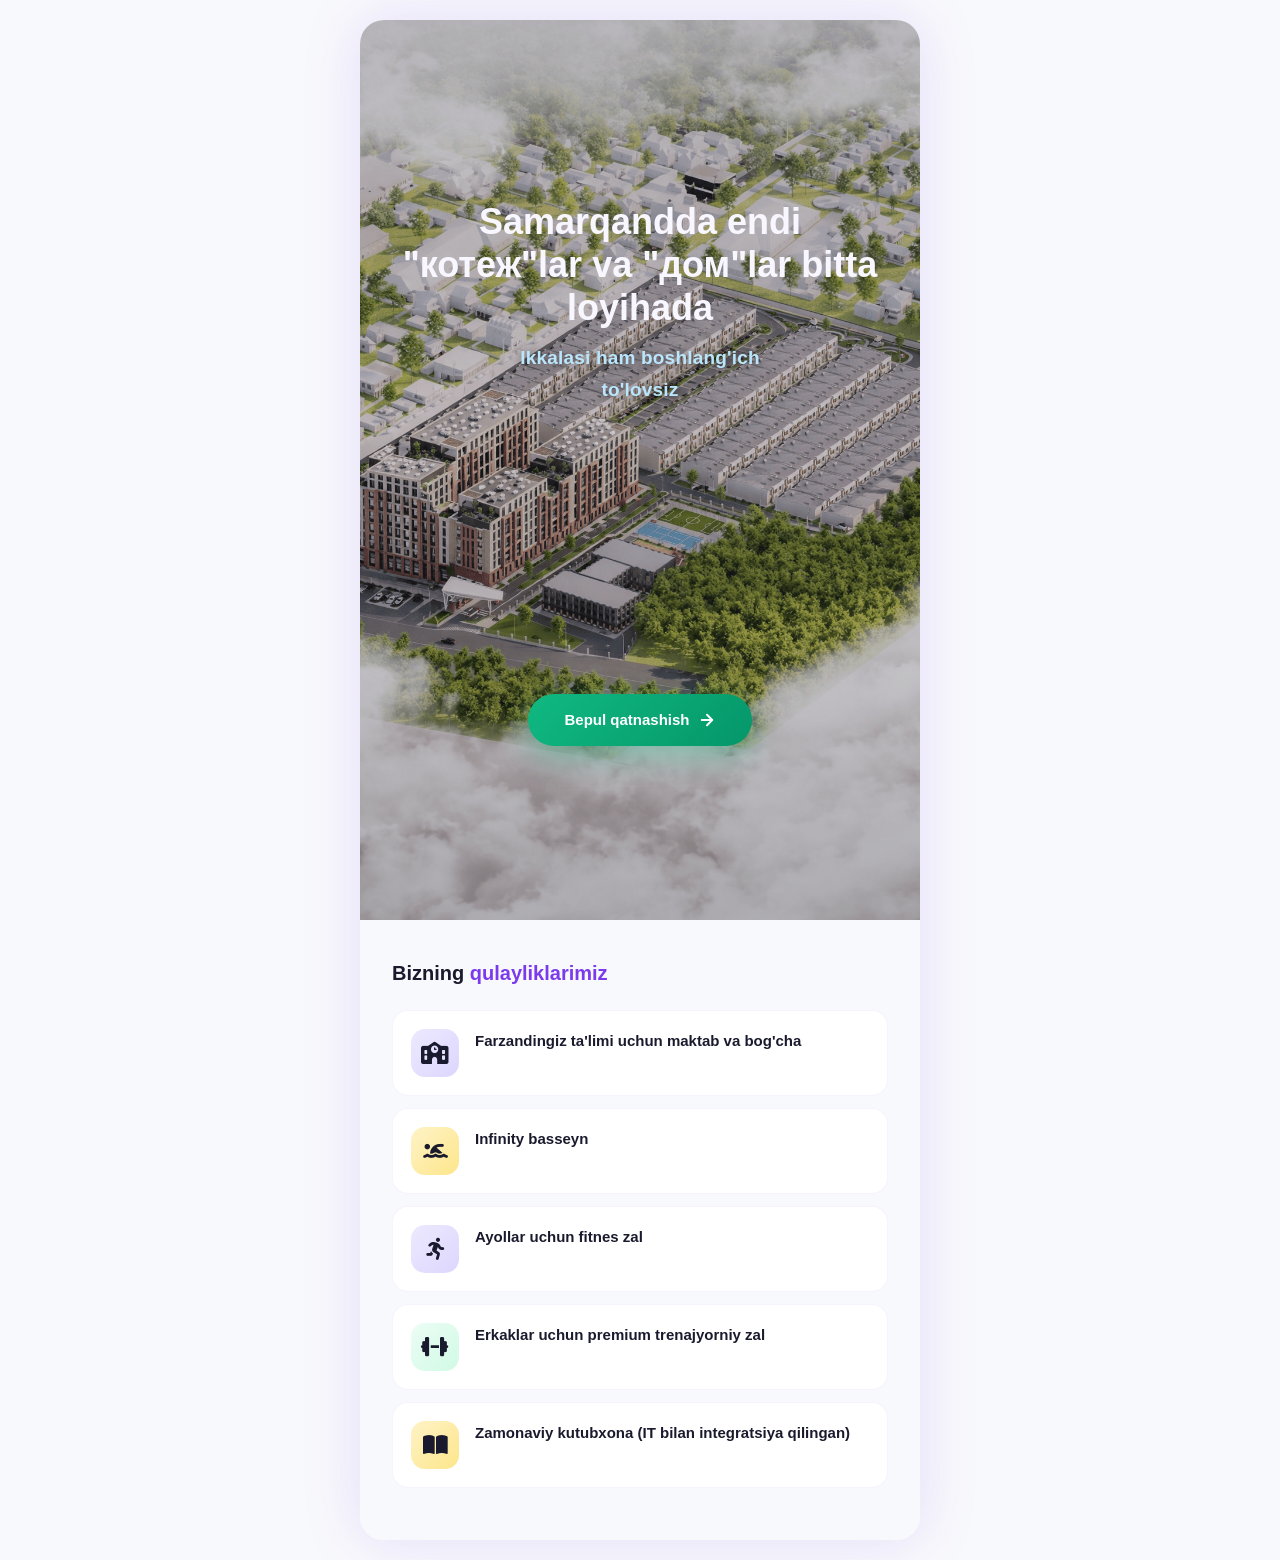
==== commit d6d4349d: "typo fix" ====
--- a/index.html
+++ b/index.html
@@ -29,7 +29,7 @@
             <!-- Content -->
             <div class="hero-content">
 
-                <h1>Samarqandda endi "котеж"lar va <span>"дом"lar</span>lar bitta loyihada</h1>
+                <h1>Samarqandda endi "котеж"lar va <span>"дом"lar</span> bitta loyihada</h1>
                 <p>Ikkalasi ham boshlang'ich to'lovsiz</p>
                 <div class="hero-buttons">
                     <a href="#" class="btn-primary" id="heroCta">
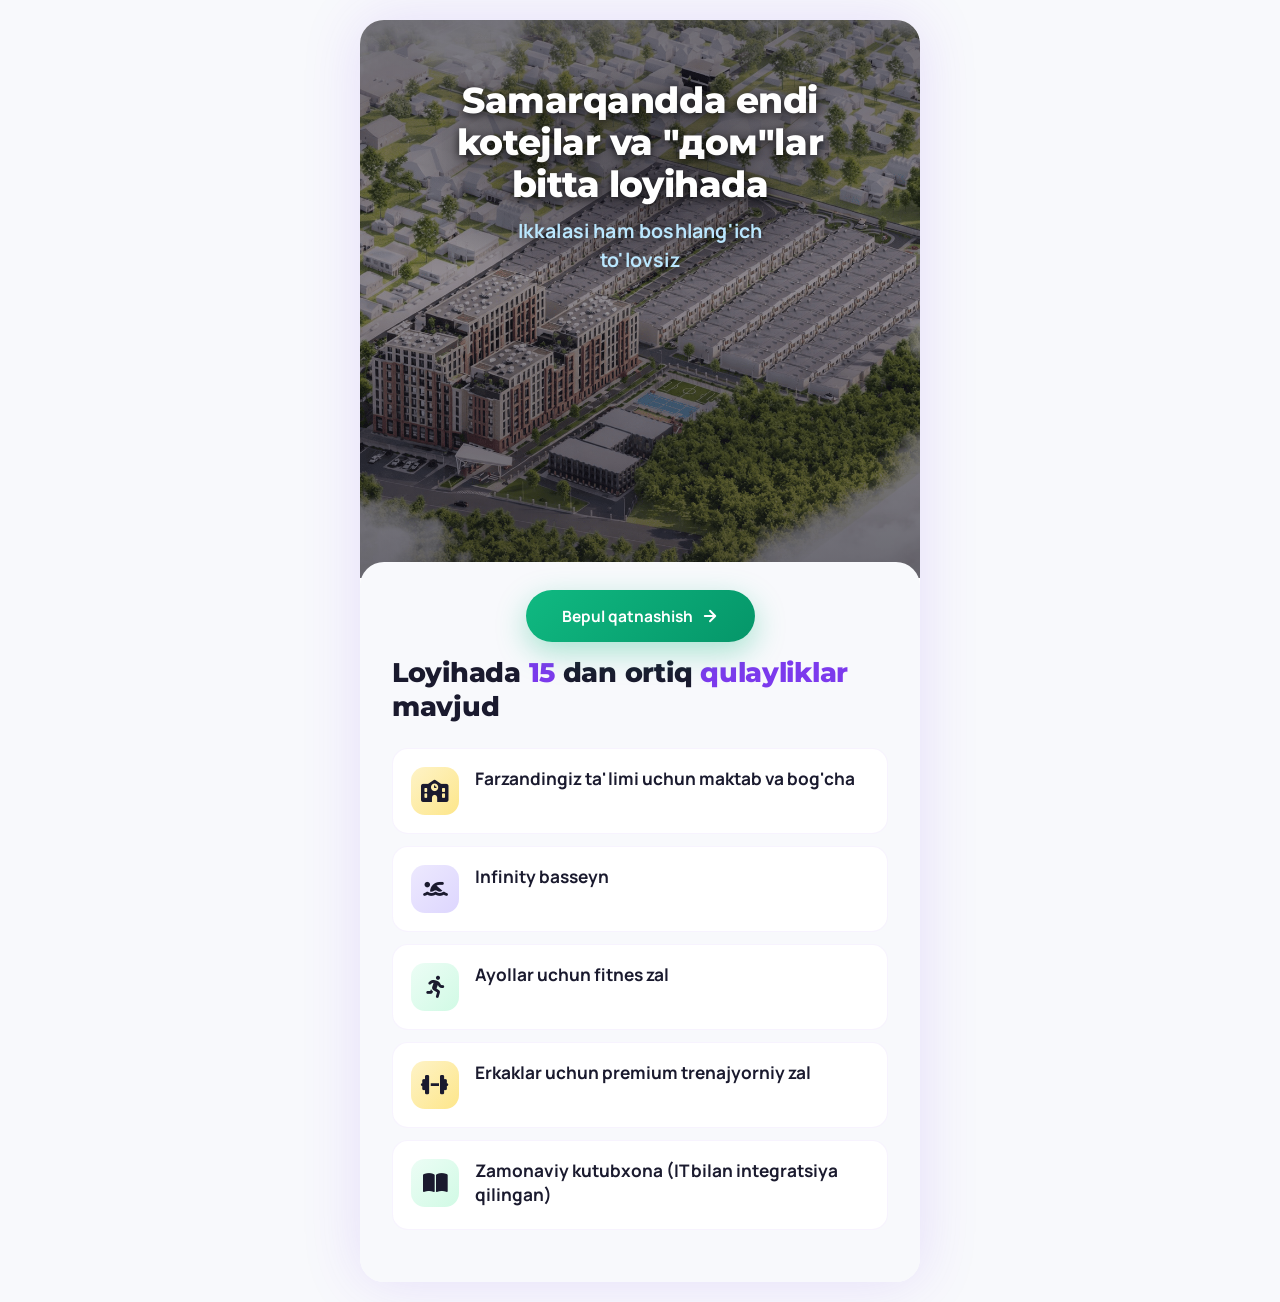
==== commit 2efcd11e: "new disagne" ====
--- a/index.html
+++ b/index.html
@@ -7,7 +7,8 @@
     <meta name="description" content="Infinity — Samarqandda katejlar va domlar bitta loyihada. Zamonaviy loyihalar, sifatli qurilish va qulay to'lov shartlari.">
     <link rel="preconnect" href="https://fonts.googleapis.com">
     <link rel="preconnect" href="https://fonts.gstatic.com" crossorigin>
-    
+    <link href="https://fonts.googleapis.com/css2?family=Manrope:wght@500;600;700;800&family=Montserrat:wght@700;800;900&display=swap" rel="stylesheet">
+
     <link href="https://cdnjs.cloudflare.com/ajax/libs/font-awesome/6.5.1/css/all.min.css" rel="stylesheet">
     <link rel="stylesheet" href="landing_page1.css">
 </head>
@@ -28,15 +29,8 @@
 
             <!-- Content -->
             <div class="hero-content">
-
-                <h1>Samarqandda endi "котеж"lar va <span>"дом"lar</span> bitta loyihada</h1>
+                <h1>Samarqandda endi kotejlar va <span>"дом"lar</span> bitta loyihada</h1>
                 <p>Ikkalasi ham boshlang'ich to'lovsiz</p>
-                <div class="hero-buttons">
-                    <a href="#" class="btn-primary" id="heroCta">
-                        Bepul qatnashish
-                        <svg width="18" height="18" viewBox="0 0 24 24" fill="none" stroke="currentColor" stroke-width="2.5" stroke-linecap="round" stroke-linejoin="round"><path d="M5 12h14M12 5l7 7-7 7"/></svg>
-                    </a>
-                </div>
             </div>
         </section>
 
@@ -51,7 +45,13 @@
 
         <!-- ===== AMENITIES ===== -->
         <section class="amenities" id="amenities">
-            <h2 class="section-title animate-on-scroll">Bizning <span class="highlight">qulayliklarimiz</span></h2>
+            <div class="amenities-cta">
+                <a href="#" class="btn-primary" id="heroCta">
+                    Bepul qatnashish
+                    <svg width="18" height="18" viewBox="0 0 24 24" fill="none" stroke="currentColor" stroke-width="2.5" stroke-linecap="round" stroke-linejoin="round"><path d="M5 12h14M12 5l7 7-7 7"/></svg>
+                </a>
+            </div>
+            <h2 class="section-title animate-on-scroll">Loyihada <span class="highlight">15</span> dan ortiq <span class="highlight">qulayliklar</span> mavjud</h2>
 
             <div class="amenity-card animate-on-scroll">
                 <div class="amenity-icon"><i class="fa-solid fa-school"></i></div>
--- a/landing_page1.css
+++ b/landing_page1.css
@@ -1,5 +1,7 @@
 /* ===== RESET & BASE ===== */
-*, *::before, *::after {
+*,
+*::before,
+*::after {
     margin: 0;
     padding: 0;
     box-sizing: border-box;
@@ -11,10 +13,10 @@
 }
 
 body {
-    font-family: 'Inter', -apple-system, BlinkMacSystemFont, sans-serif;
+    font-family: 'Manrope', -apple-system, BlinkMacSystemFont, 'Segoe UI', sans-serif;
     background: #f8f9fc;
     color: #1a1a2e;
-    line-height: 1.6;
+    line-height: 1.55;
     overflow-x: hidden;
 }
 
@@ -49,15 +51,15 @@
 /* ===== HERO SECTION ===== */
 .hero {
     position: relative;
-    min-height: 100vh;
-    min-height: 100dvh;
+    min-height: 62vh;
+    min-height: 62dvh;
     text-align: center;
     overflow: hidden;
     display: flex;
     flex-direction: column;
     align-items: center;
     justify-content: flex-start;
-    padding: 22vh 24px 96px;
+    padding: 24px 18px 40px;
 }
 
 /* Background Slideshow */
@@ -82,6 +84,7 @@
     width: 100%;
     height: 100%;
     object-fit: cover;
+    object-position: center 34%;
     transform: scale(1);
     animation: heroBgIntro 4.5s ease-in-out 1;
 }
@@ -89,16 +92,22 @@
 .hero-overlay {
     position: absolute;
     inset: 0;
-    background: linear-gradient(180deg, rgba(8, 7, 20, 0.28) 0%, rgba(8, 7, 20, 0.16) 45%, rgba(8, 7, 20, 0.32) 100%);
+    background: linear-gradient(180deg, rgba(8, 7, 20, 0.55) 0%, rgba(8, 7, 20, 0.38) 45%, rgba(8, 7, 20, 0.60) 100%);
     z-index: 1;
 }
 
 .hero-content {
-    position: relative;
+    position: absolute;
+    top: clamp(14px, 5.5dvh, 48px);
+    left: 50%;
+    transform: translateX(-50%);
+    width: min(92%, 420px);
     z-index: 2;
     margin-bottom: 0;
     text-align: center;
-    padding: 0 8px;
+    padding: 14px 14px;
+    background: radial-gradient(ellipse at center, rgba(8, 7, 20, 0.34) 0%, rgba(8, 7, 20, 0.12) 58%, transparent 72%);
+    border-radius: 18px;
 }
 
 .hero-buttons {
@@ -106,18 +115,24 @@
     flex-direction: column;
     align-items: center;
     gap: 12px;
-    margin-top: 30vh; /* drop CTA further down the viewport */
+    margin-top: 8vh;
     animation: heroFadeUp 0.5s ease-out 0.35s both;
 }
 
 .hero h1 {
-    font-size: 28px;
-    font-weight: 900;
-    line-height: 1.2;
-    color: #f8f7ff;
+    font-family: 'Montserrat', 'Manrope', sans-serif;
+    font-size: clamp(1.75rem, 4.8vw, 2.2rem);
+    font-weight: 800;
+    line-height: 1.16;
+    letter-spacing: -0.012em;
+    color: #ffffff;
     margin-top: 0;
     margin-bottom: 12px;
     animation: heroFadeUp 0.45s ease-out 0.1s both;
+    text-shadow:
+        0 2px 8px rgba(0, 0, 0, 0.7),
+        0 4px 24px rgba(0, 0, 0, 0.4),
+        0 0 40px rgba(0, 0, 0, 0.2);
 }
 
 .hero h1 span {
@@ -127,11 +142,11 @@
 
 /* ===== HERO PARAGRAPH (subtitle) ===== */
 .hero p {
-    font-size: 19px;
-    font-weight: 900;
-    line-height: 1.7;
-    max-width: 250px;
-    margin: 0 auto 30px;
+    font-size: clamp(1.02rem, 3.9vw, 1.22rem);
+    font-weight: 700;
+    line-height: 1.45;
+    max-width: 280px;
+    margin: 0 auto;
     animation: heroFadeUp 0.5s ease-out 0.22s both;
 
     /* Soft sky blue — crisp on any background */
@@ -148,13 +163,14 @@
 }
 
 .btn-primary {
+    font-family: 'Manrope', -apple-system, BlinkMacSystemFont, 'Segoe UI', sans-serif;
     display: inline-flex;
     align-items: center;
     justify-content: center;
     gap: 8px;
     background: linear-gradient(135deg, #10b981, #059669);
     color: #fff;
-    font-size: 15px;
+    font-size: 15.5px;
     font-weight: 700;
     padding: 14px 36px;
     border-radius: 50px;
@@ -181,8 +197,8 @@
     content: "";
     position: absolute;
     inset: -2px;
-    background: radial-gradient(circle at 20% 20%, rgba(255,255,255,0.25), transparent 35%),
-                radial-gradient(circle at 80% 0%, rgba(255,255,255,0.15), transparent 40%);
+    background: radial-gradient(circle at 20% 20%, rgba(255, 255, 255, 0.25), transparent 35%),
+        radial-gradient(circle at 80% 0%, rgba(255, 255, 255, 0.15), transparent 40%);
     opacity: 0;
     transition: opacity 0.35s ease;
     z-index: -1;
@@ -199,11 +215,13 @@
 }
 
 .section-title {
-    font-size: 20px;
+    font-family: 'Montserrat', 'Manrope', sans-serif;
+    font-size: clamp(1.28rem, 4.6vw, 1.7rem);
     font-weight: 800;
     color: #1a1a2e;
     margin-bottom: 12px;
-    line-height: 1.3;
+    line-height: 1.25;
+    letter-spacing: -0.01em;
 }
 
 .section-title .highlight {
@@ -211,19 +229,29 @@
 }
 
 .about p {
-    font-size: 16px;
+    font-size: clamp(0.98rem, 3.6vw, 1.06rem);
     color: #64748b;
-    line-height: 1.8;
+    line-height: 1.72;
 }
 
 /* ===== AMENITIES SECTION ===== */
 .amenities {
-    padding: 40px 24px;
+    padding: 28px 24px 40px;
     background: #f8f9fc;
+    border-radius: 24px 24px 0 0;
+    margin-top: -16px;
+    position: relative;
+    z-index: 3;
 }
 
 .amenities .section-title {
     margin-bottom: 24px;
+}
+
+.amenities-cta {
+    display: flex;
+    justify-content: center;
+    margin: 0 0 14px;
 }
 
 .amenity-card {
@@ -265,10 +293,11 @@
 }
 
 .amenity-info h3 {
-    font-size: 15px;
+    font-size: clamp(0.98rem, 3.6vw, 1.08rem);
     font-weight: 700;
     color: #1a1a2e;
     margin-bottom: 4px;
+    line-height: 1.4;
 }
 
 .amenity-info p {
@@ -298,24 +327,53 @@
 
 /* ===== ANIMATIONS ===== */
 @keyframes fadeInUp {
-    from { opacity: 0; transform: translateY(20px); }
-    to { opacity: 1; transform: translateY(0); }
+    from {
+        opacity: 0;
+        transform: translateY(20px);
+    }
+
+    to {
+        opacity: 1;
+        transform: translateY(0);
+    }
 }
 
 @keyframes heroFadeUp {
-    from { opacity: 0; transform: translateY(10px); }
-    to { opacity: 1; transform: translateY(0); }
+    from {
+        opacity: 0;
+        transform: translateY(10px);
+    }
+
+    to {
+        opacity: 1;
+        transform: translateY(0);
+    }
 }
 
 @keyframes fadeInDown {
-    from { opacity: 0; transform: translateY(-15px); }
-    to { opacity: 1; transform: translateY(0); }
+    from {
+        opacity: 0;
+        transform: translateY(-15px);
+    }
+
+    to {
+        opacity: 1;
+        transform: translateY(0);
+    }
 }
 
 @keyframes heroBgIntro {
-    0% { transform: scale(1); }
-    50% { transform: scale(1.04); }
-    100% { transform: scale(1); }
+    0% {
+        transform: scale(1);
+    }
+
+    50% {
+        transform: scale(1.04);
+    }
+
+    100% {
+        transform: scale(1);
+    }
 }
 
 .animate-on-scroll {
@@ -350,11 +408,13 @@
     }
 
     .hero {
-        padding: 20vh 32px 120px;
+        padding: 50px 32px 48px;
     }
 
     .hero-content {
-        margin-bottom: 0;
+        top: 44px;
+        width: min(88%, 440px);
+        padding: 16px 18px;
     }
 
     .hero h1 {
@@ -371,7 +431,8 @@
         margin: 0 -32px;
     }
 
-    .about, .amenities {
+    .about,
+    .amenities {
         padding-left: 32px;
         padding-right: 32px;
     }
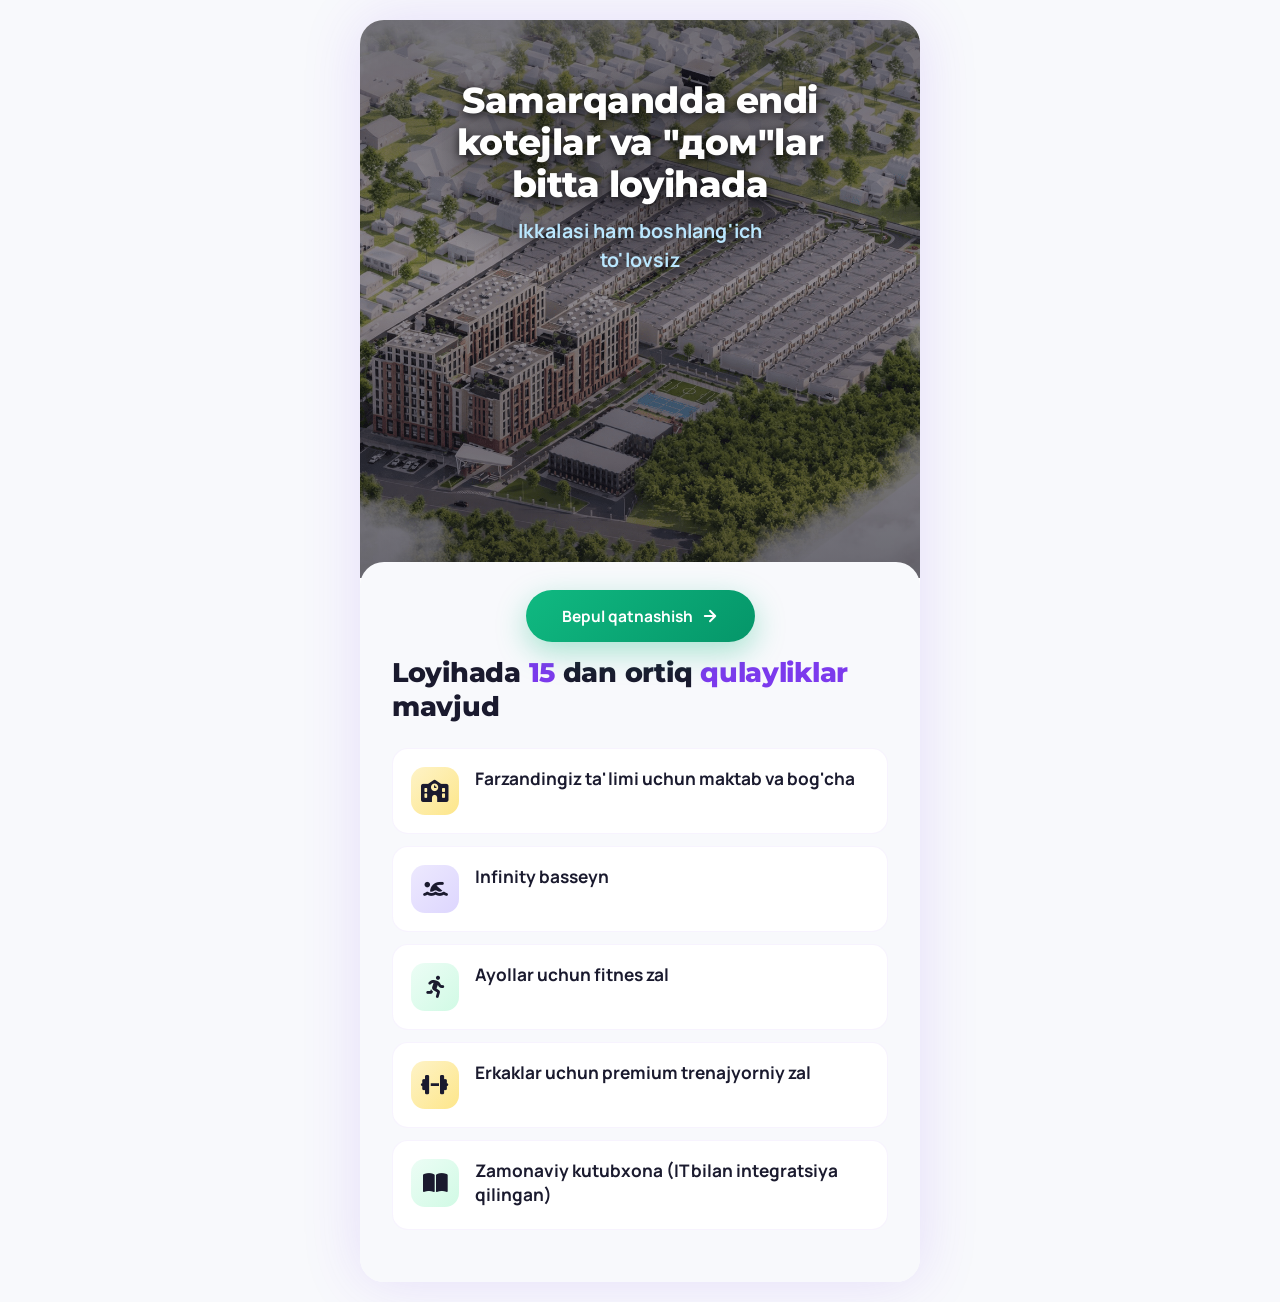
==== commit dcb11feb: "meta pixsel added" ====
--- a/index.html
+++ b/index.html
@@ -11,8 +11,30 @@
 
     <link href="https://cdnjs.cloudflare.com/ajax/libs/font-awesome/6.5.1/css/all.min.css" rel="stylesheet">
     <link rel="stylesheet" href="landing_page1.css">
+
+    <!-- Meta Pixel Code -->
+    <script>
+        !function(f, b, e, v, n, t, s) {
+            if (f.fbq) return; n = f.fbq = function() {
+                n.callMethod ?
+                    n.callMethod.apply(n, arguments) : n.queue.push(arguments)
+            };
+            if (!f._fbq) f._fbq = n; n.push = n; n.loaded = !0; n.version = '2.0';
+            n.queue = []; t = b.createElement(e); t.async = !0;
+            t.src = v; s = b.getElementsByTagName(e)[0];
+            s.parentNode.insertBefore(t, s)
+        }(window, document, 'script',
+            'https://connect.facebook.net/en_US/fbevents.js');
+        fbq('init', '1509969590787601');
+        fbq('track', 'PageView');
+    </script>
+    <!-- End Meta Pixel Code -->
 </head>
 <body>
+    <noscript>
+        <img height="1" width="1" style="display:none"
+            src="https://www.facebook.com/tr?id=1509969590787601&ev=PageView&noscript=1" />
+    </noscript>
 
     <!-- Scroll Progress Indicator -->
     <div class="scroll-indicator" id="scrollIndicator"></div>
--- a/landing_page1.css
+++ b/landing_page1.css
@@ -176,12 +176,14 @@
     border-radius: 50px;
     border: none;
     cursor: pointer;
-    transition: all 0.3s ease;
+    transition: transform 0.18s cubic-bezier(0.22, 1, 0.36, 1), box-shadow 0.22s ease, filter 0.18s ease;
     box-shadow: 0 10px 30px rgba(16, 185, 129, 0.35), 0 0 0 rgba(16, 185, 129, 0.0);
     animation: fadeInUp 0.6s ease-out 0.3s both;
     position: relative;
     z-index: 2;
     overflow: hidden;
+    -webkit-tap-highlight-color: transparent;
+    will-change: transform;
 }
 
 .btn-primary:hover {
@@ -190,7 +192,31 @@
 }
 
 .btn-primary:active {
-    transform: translateY(0);
+    transform: translateY(1px) scale(0.975);
+    box-shadow: 0 6px 16px rgba(16, 185, 129, 0.28), 0 0 0 rgba(16, 185, 129, 0.0);
+    filter: brightness(0.98);
+}
+
+.btn-primary:focus,
+.btn-primary:focus-visible {
+    outline: none;
+}
+
+.btn-primary::before {
+    content: "";
+    position: absolute;
+    inset: 0;
+    border-radius: inherit;
+    background: rgba(255, 255, 255, 0.14);
+    opacity: 0;
+    transform: scale(0.94);
+    transition: transform 0.18s ease, opacity 0.18s ease;
+    pointer-events: none;
+}
+
+.btn-primary:active::before {
+    opacity: 1;
+    transform: scale(1);
 }
 
 .btn-primary::after {
@@ -264,12 +290,18 @@
     margin-bottom: 12px;
     transition: all 0.3s ease;
     border: 1px solid rgba(124, 58, 237, 0.06);
+    -webkit-tap-highlight-color: transparent;
 }
 
 .amenity-card:hover {
     transform: translateX(4px);
     box-shadow: 0 4px 16px rgba(124, 58, 237, 0.08);
     border-color: rgba(124, 58, 237, 0.15);
+}
+
+.amenity-card:focus,
+.amenity-card:focus-visible {
+    outline: none;
 }
 
 .amenity-icon {
